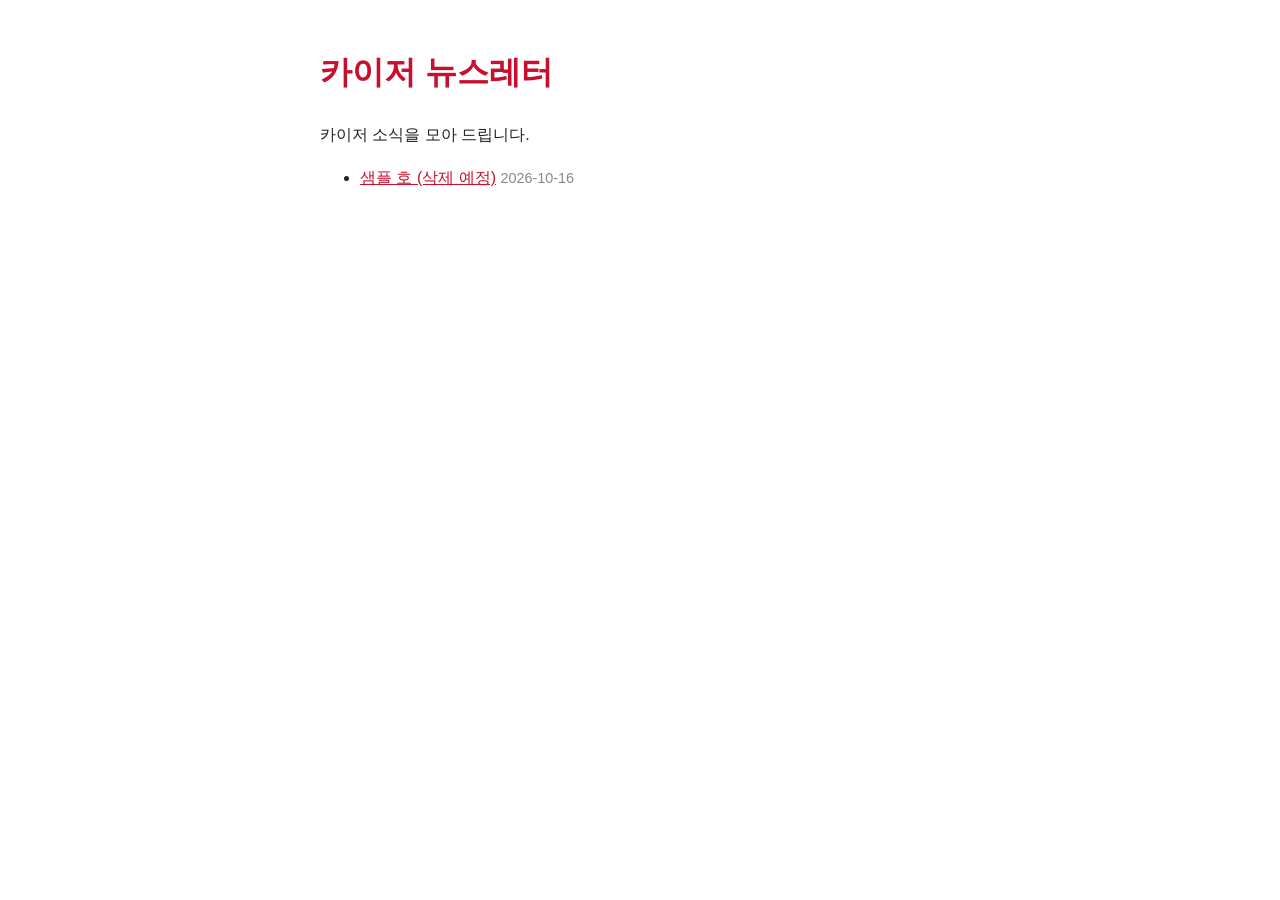
==== index.html @ 59e064c8 "뉴스레터 기본 틀" ====
<!doctype html>
<html lang="ko"><head><meta charset="utf-8"><meta name="viewport" content="width=device-width,initial-scale=1">
<title>카이저 뉴스레터</title>
<style>body{font-family:-apple-system,"Apple SD Gothic Neo",sans-serif;max-width:640px;margin:0 auto;padding:24px 16px;line-height:1.7;color:#222}
h1{color:#c8102e}a{color:#c8102e}li{margin:8px 0}.d{color:#888;font-size:.9em}</style></head>
<body><h1>카이저 뉴스레터</h1><p>카이저 소식을 모아 드립니다.</p>
<ul>
<!-- 새 호는 아래 줄 형식으로 맨 위에 추가 -->
<li><a href="posts/2026-10-sample.html">샘플 호 (삭제 예정)</a> <span class="d">2026-10-16</span></li>
</ul></body></html>
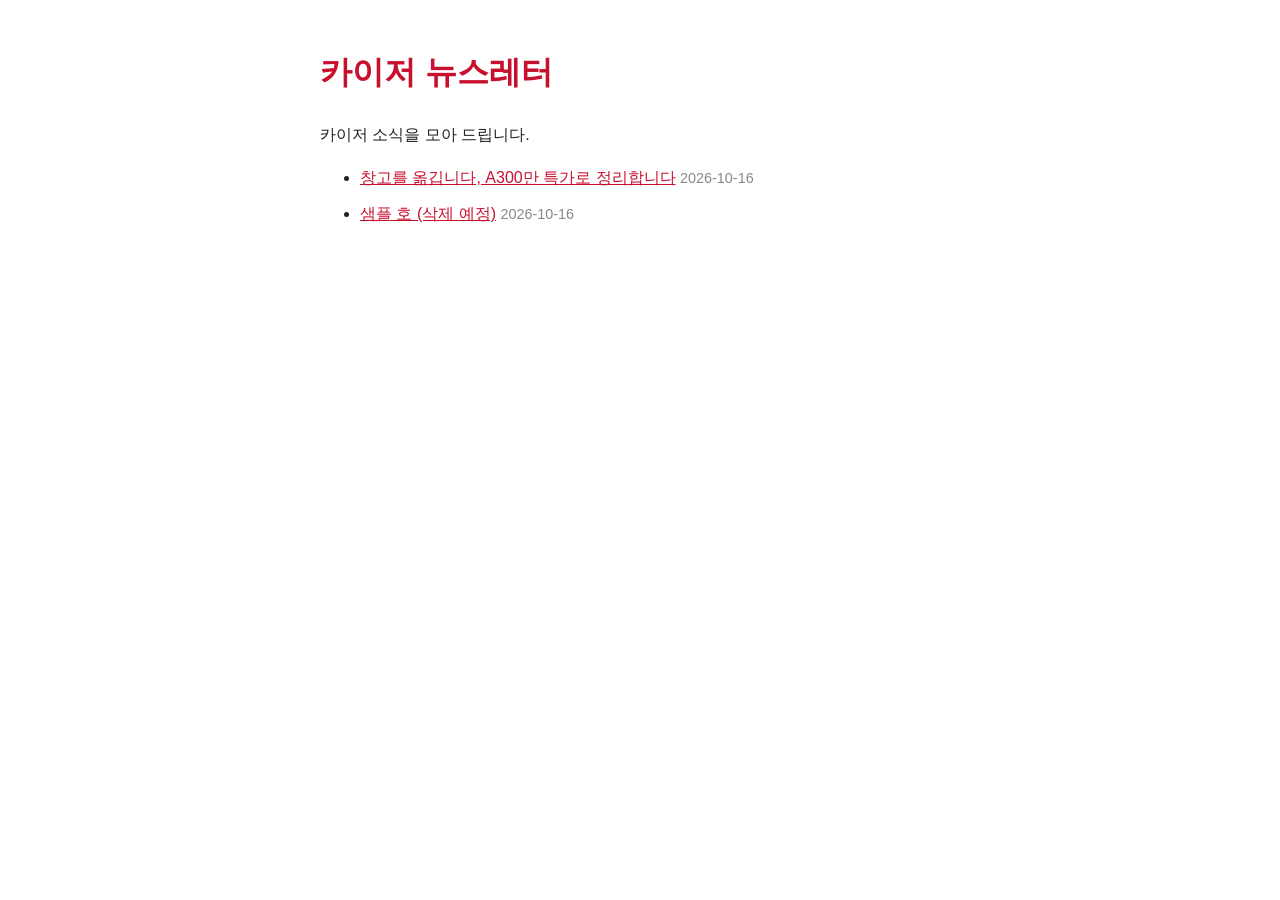
==== commit 6bbe174d: "A300 프로모션 호 추가 및 목록 반영 Co-Authored-By: Claude Sonnet 5.5 <noreply@anthropic.com> Claude-Session: htt" ====
--- a/index.html
+++ b/index.html
@@ -1,10 +1,10 @@
 <!doctype html>
 <html lang="ko"><head><meta charset="utf-8"><meta name="viewport" content="width=device-width,initial-scale=1">
 <title>카이저 뉴스레터</title>
-<style>body{font-family:-apple-system,"Apple SD Gothic Neo",sans-serif;max-width:640px;margin:0 auto;padding:24px 16px;line-height:1.7;color:#222}
-h1{color:#c8102e}a{color:#c8102e}li{margin:8px 0}.d{color:#888;font-size:.9em}</style></head>
+<link rel="stylesheet" href="style.css"></head>
 <body><h1>카이저 뉴스레터</h1><p>카이저 소식을 모아 드립니다.</p>
 <ul>
 <!-- 새 호는 아래 줄 형식으로 맨 위에 추가 -->
+<li><a href="posts/2026-10-a300-promo.html">창고를 옮깁니다, A300만 특가로 정리합니다</a> <span class="d">2026-10-16</span></li>
 <li><a href="posts/2026-10-sample.html">샘플 호 (삭제 예정)</a> <span class="d">2026-10-16</span></li>
 </ul></body></html>
--- a/style.css
+++ b/style.css
@@ -0,0 +1,3 @@
+body{font-family:-apple-system,"Apple SD Gothic Neo",sans-serif;max-width:640px;margin:0 auto;padding:24px 16px;line-height:1.7;color:#222}
+h1{color:#c8102e}a{color:#c8102e}img{max-width:100%}li{margin:8px 0}.d{color:#888;font-size:.9em}
+table{border-collapse:collapse;width:100%;font-size:.9em;margin:12px 0}th,td{border:1px solid #ddd;padding:6px 8px;text-align:left}th{background:#f6f6f6}
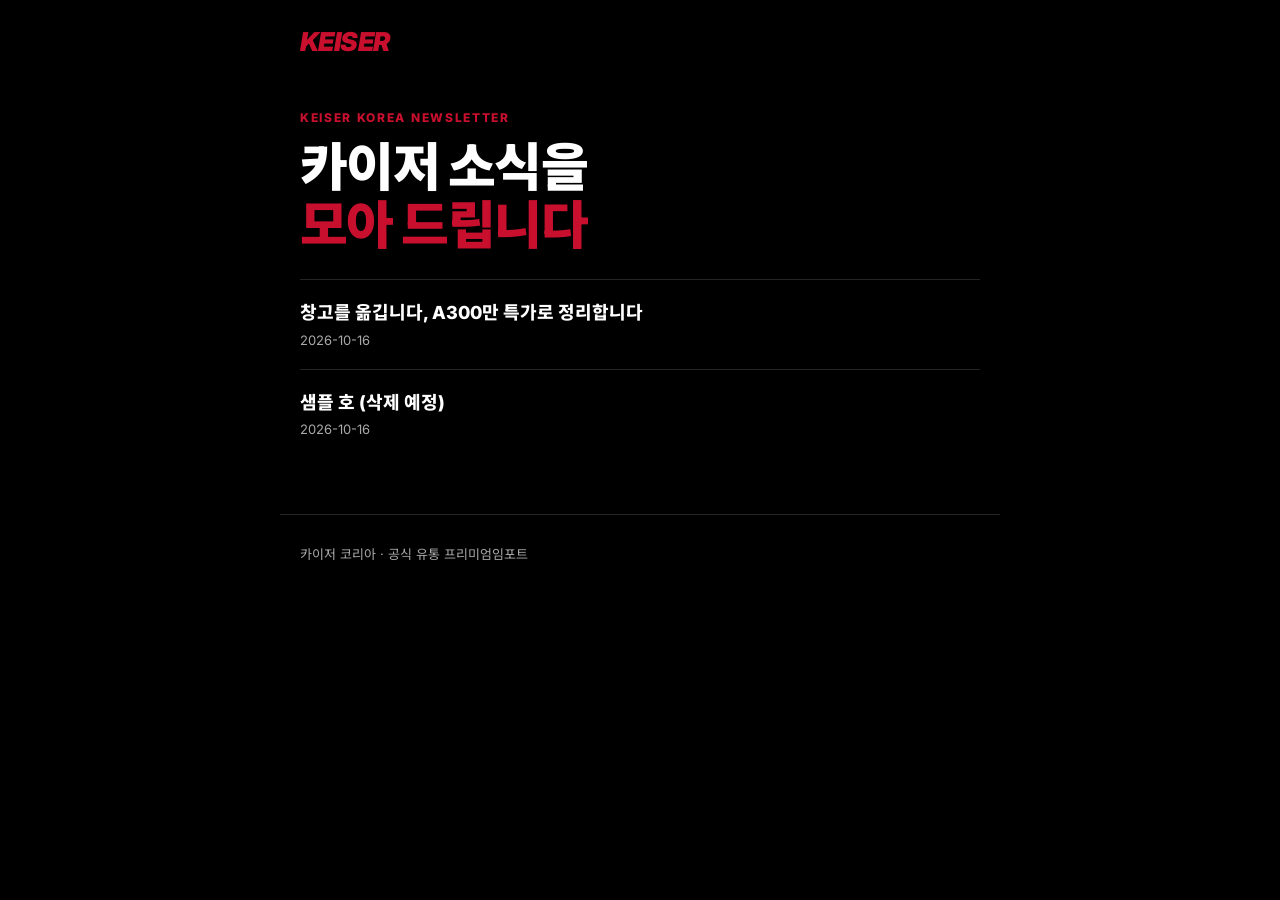
==== commit 7640831d: "A300 호를 카이저 본사 톤으로 재디자인, 제품·프로모션 이미지 추가 Co-Authored-By: Claude Opus 5.5 <noreply@anthropic.com> Clau" ====
--- a/index.html
+++ b/index.html
@@ -1,10 +1,18 @@
 <!doctype html>
-<html lang="ko"><head><meta charset="utf-8"><meta name="viewport" content="width=device-width,initial-scale=1">
+<html lang="ko"><head><meta charset="utf-8"><meta name="viewport" content="width=device-width,initial-scale=1,viewport-fit=cover">
 <title>카이저 뉴스레터</title>
+<link rel="preconnect" href="https://fonts.googleapis.com"><link rel="stylesheet" href="https://fonts.googleapis.com/css2?family=Inter:wght@400;700;800;900&family=Noto+Sans+KR:wght@400;700;900&display=swap">
 <link rel="stylesheet" href="style.css"></head>
-<body><h1>카이저 뉴스레터</h1><p>카이저 소식을 모아 드립니다.</p>
-<ul>
+<body>
+<header class="top"><a class="logo" href="index.html">KEISER</a></header>
+<main class="main">
+<p class="eyebrow">Keiser Korea Newsletter</p>
+<h1 class="hl"><span>카이저 소식을</span><span class="r">모아 드립니다</span></h1>
+<ul class="issues">
 <!-- 새 호는 아래 줄 형식으로 맨 위에 추가 -->
-<li><a href="posts/2026-10-a300-promo.html">창고를 옮깁니다, A300만 특가로 정리합니다</a> <span class="d">2026-10-16</span></li>
-<li><a href="posts/2026-10-sample.html">샘플 호 (삭제 예정)</a> <span class="d">2026-10-16</span></li>
-</ul></body></html>
+<li><a href="posts/2026-10-a300-promo.html">창고를 옮깁니다, A300만 특가로 정리합니다</a><span class="d">2026-10-16</span></li>
+<li><a href="posts/2026-10-sample.html">샘플 호 (삭제 예정)</a><span class="d">2026-10-16</span></li>
+</ul>
+</main>
+<footer class="foot">카이저 코리아 · 공식 유통 프리미엄임포트</footer>
+</body></html>
--- a/style.css
+++ b/style.css
@@ -1,3 +1,50 @@
-body{font-family:-apple-system,"Apple SD Gothic Neo",sans-serif;max-width:640px;margin:0 auto;padding:24px 16px;line-height:1.7;color:#222}
-h1{color:#c8102e}a{color:#c8102e}img{max-width:100%}li{margin:8px 0}.d{color:#888;font-size:.9em}
-table{border-collapse:collapse;width:100%;font-size:.9em;margin:12px 0}th,td{border:1px solid #ddd;padding:6px 8px;text-align:left}th{background:#f6f6f6}
+/* 카이저 본사 톤: 전면 검정, Inter 굵은 대문자 헤드라인(1행 흰색/2행 빨강), 카드 없이 여백으로 구분, 사각 빨강 버튼 */
+:root{--bg:#000;--fg:#fff;--sub:#a9a8a9;--line:#252525;--red:#c8102e;--display:"Inter","Noto Sans KR","Apple SD Gothic Neo",Arial,sans-serif}
+*{box-sizing:border-box}
+body{margin:0;background:var(--bg);color:var(--fg);font-family:var(--display);font-size:16px;line-height:1.7;-webkit-font-smoothing:antialiased}
+a{color:var(--red)}img{max-width:100%;display:block}
+.top,.main,.foot{max-width:720px;margin:0 auto;padding-left:max(20px,env(safe-area-inset-left,0px));padding-right:max(20px,env(safe-area-inset-right,0px))}
+.top{padding-block:20px;display:flex;justify-content:space-between;align-items:center;gap:12px}
+.logo{color:var(--red);font-weight:900;font-style:italic;font-size:26px;letter-spacing:-.02em;text-decoration:none}
+.top .back{color:var(--sub);font-size:13px;text-decoration:none}
+.main{padding-block:24px 56px}
+.eyebrow{color:var(--red);font-size:12px;font-weight:800;letter-spacing:.14em;text-transform:uppercase;margin:0 0 10px}
+.hl{font-weight:900;font-size:clamp(30px,7.5vw,52px);line-height:1.12;letter-spacing:-.03em;text-transform:uppercase;margin:0 0 18px;text-wrap:balance}
+.hl span{display:block}.hl .r{color:var(--red)}
+.lead{font-weight:700;font-size:19px;margin:0 0 6px}
+.desc{color:var(--sub);font-weight:400;margin:0}
+.btn{display:inline-block;background:var(--red);color:#fff;font-weight:800;font-size:15px;letter-spacing:.06em;text-transform:uppercase;padding:14px 28px;text-decoration:none;border-radius:0}
+.btn.ghost{background:transparent;border:2px solid var(--fg);color:var(--fg)}
+.btns{display:flex;flex-wrap:wrap;gap:12px;margin-top:28px}
+.sec{border-top:1px solid var(--line);margin-top:48px;padding-top:32px}
+.sec h2{font-weight:900;font-size:24px;letter-spacing:-.02em;margin:0 0 16px;text-transform:uppercase}
+.sec p{margin:0 0 12px}
+.list{list-style:none;padding:0;margin:0;display:grid;gap:14px}
+.list li{display:grid;grid-template-columns:3.2em 1fr;gap:12px;align-items:baseline}
+.list b{color:var(--red);font-weight:900}
+.nums{display:grid;grid-template-columns:repeat(2,minmax(0,1fr));gap:28px 20px;margin:8px 0 24px}
+.nums .n{display:block;font-weight:900;font-size:clamp(34px,9vw,48px);line-height:1;letter-spacing:-.03em;font-variant-numeric:tabular-nums}
+.nums .n em{font-style:normal;color:var(--red);font-size:.5em;margin-left:2px}
+.nums small{color:var(--sub);font-size:14px}
+.facts{color:var(--sub);padding-left:18px;margin:0}.facts li{margin:6px 0}.facts b{color:var(--fg)}
+.tw{overflow-x:auto}table{border-collapse:collapse;width:100%;font-size:14px;font-variant-numeric:tabular-nums}
+th,td{border-bottom:1px solid var(--line);padding:10px 8px;text-align:left;white-space:nowrap}th{color:var(--sub);font-weight:700;font-size:12px;letter-spacing:.08em;text-transform:uppercase}
+.steps{list-style:none;padding:0;margin:0;display:grid;grid-template-columns:repeat(3,minmax(0,1fr));gap:12px}
+.steps li{border-top:3px solid var(--red);padding-top:10px;font-weight:800}.steps span{display:block;color:var(--sub);font-size:12px;letter-spacing:.1em}
+.note{color:var(--sub);font-size:14px}
+.foot{border-top:1px solid var(--line);padding-block:28px 40px;color:var(--sub);font-size:13px}
+.foot .logo{font-size:20px;display:inline-block;margin-bottom:8px}
+.issues{list-style:none;padding:0;margin:24px 0 0}.issues li{border-top:1px solid var(--line);padding:18px 0}
+.issues a{color:var(--fg);font-weight:800;font-size:18px;text-decoration:none}.issues .d{display:block;color:var(--sub);font-size:13px}
+a:focus-visible{outline:3px solid var(--fg);outline-offset:3px}
+.split{display:grid;grid-template-columns:minmax(0,1fr) minmax(0,1fr);gap:28px;align-items:center}
+.split.rev .ph{order:2}
+.ph{background:#f2f2f2;aspect-ratio:1/1;display:flex;align-items:center;justify-content:center;overflow:hidden;max-width:100%}
+.ph img{width:100%;height:100%;object-fit:contain}
+.hero-img{margin:28px 0 0;max-width:420px}
+.kicker{font-weight:900;font-size:40px;line-height:1;letter-spacing:-.03em;display:block;margin-bottom:8px;font-variant-numeric:tabular-nums}
+.kicker em{font-style:normal;color:var(--red);font-size:.5em;margin-left:2px}
+.split h3{font-weight:900;font-size:20px;margin:0 0 8px;text-transform:uppercase;letter-spacing:-.01em}
+.split p{color:var(--sub);margin:0}
+.stack{display:grid;gap:40px}
+@media(max-width:560px){.split{grid-template-columns:1fr;gap:16px}.split.rev .ph{order:0}}
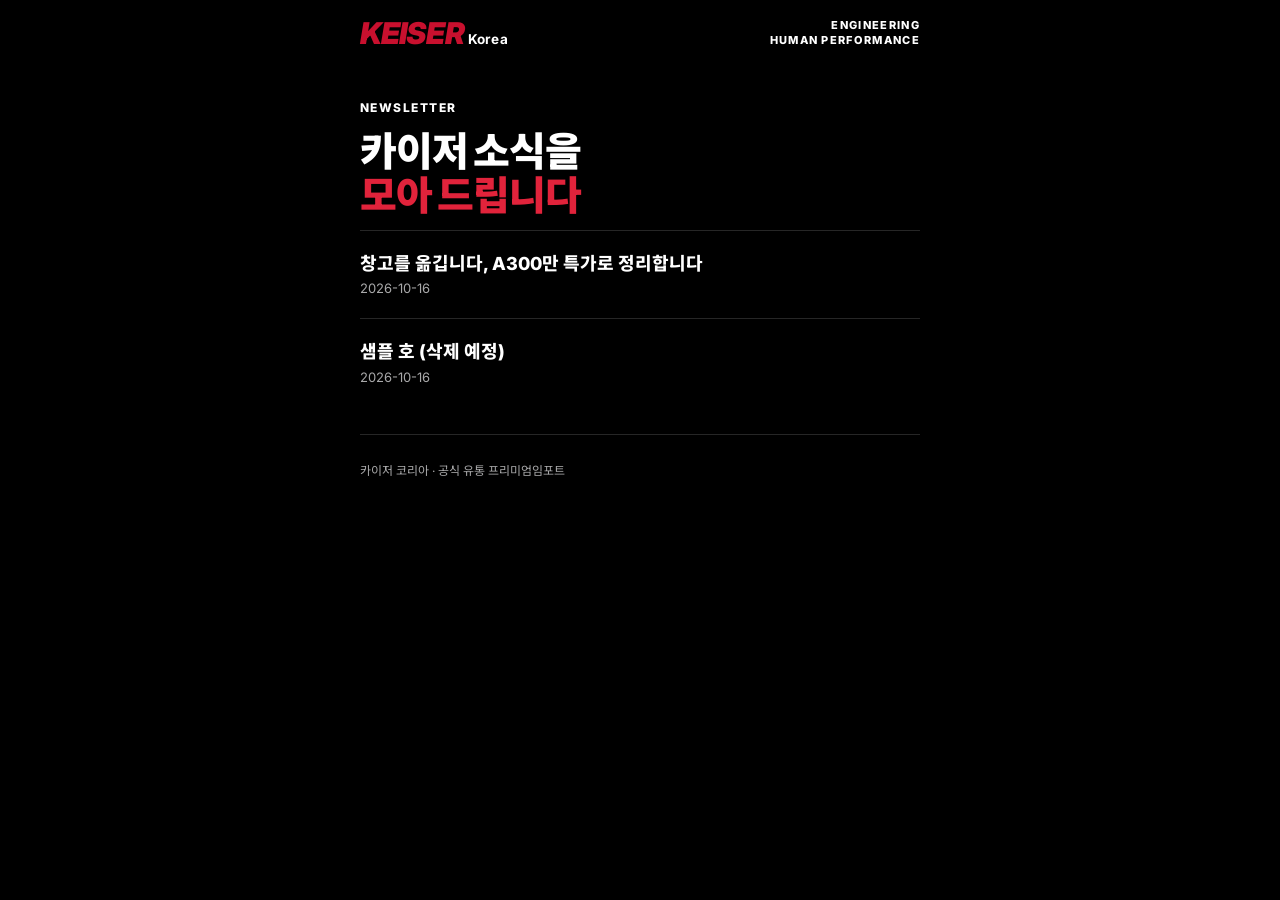
==== commit bf81d7a8: "A300 호를 본사 뉴스레터 구성(600px 1단·흑백 메인 사진·꼭지형)으로 재구성 Co-Authored-By: Claude Opus 5.5 <noreply@anthropic.c" ====
--- a/index.html
+++ b/index.html
@@ -4,15 +4,17 @@
 <link rel="preconnect" href="https://fonts.googleapis.com"><link rel="stylesheet" href="https://fonts.googleapis.com/css2?family=Inter:wght@400;700;800;900&family=Noto+Sans+KR:wght@400;700;900&display=swap">
 <link rel="stylesheet" href="style.css"></head>
 <body>
-<header class="top"><a class="logo" href="index.html">KEISER</a></header>
-<main class="main">
-<p class="eyebrow">Keiser Korea Newsletter</p>
-<h1 class="hl"><span>카이저 소식을</span><span class="r">모아 드립니다</span></h1>
+<div class="wrap">
+<header class="head"><a class="logo" href="index.html">KEISER<small>Korea</small></a><div class="tagline">Engineering<br>Human Performance</div></header>
+<section class="blk">
+<p class="eb">Newsletter</p>
+<p class="big">카이저 소식을<br><span class="r">모아 드립니다</span></p>
 <ul class="issues">
 <!-- 새 호는 아래 줄 형식으로 맨 위에 추가 -->
 <li><a href="posts/2026-10-a300-promo.html">창고를 옮깁니다, A300만 특가로 정리합니다</a><span class="d">2026-10-16</span></li>
 <li><a href="posts/2026-10-sample.html">샘플 호 (삭제 예정)</a><span class="d">2026-10-16</span></li>
 </ul>
-</main>
+</section>
 <footer class="foot">카이저 코리아 · 공식 유통 프리미엄임포트</footer>
+</div>
 </body></html>
--- a/style.css
+++ b/style.css
@@ -1,50 +1,48 @@
-/* 카이저 본사 톤: 전면 검정, Inter 굵은 대문자 헤드라인(1행 흰색/2행 빨강), 카드 없이 여백으로 구분, 사각 빨강 버튼 */
-:root{--bg:#000;--fg:#fff;--sub:#a9a8a9;--line:#252525;--red:#c8102e;--display:"Inter","Noto Sans KR","Apple SD Gothic Neo",Arial,sans-serif}
+/* 카이저 본사 뉴스레터 톤: 600px 1단, 위부터 끝까지 검정, Inter 하나, 꼭지마다 짧은 본문 + 빨간 링크/사각 버튼, 둥근 모서리·그림자 없음 */
+:root{--bg:#000;--fg:#fff;--sub:#a8a8a9;--line:#262626;--red:#c8102e;--link:#e1233b;--ph:#f2f2f2;--font:"Inter","Noto Sans KR","Apple SD Gothic Neo",Arial,sans-serif}
 *{box-sizing:border-box}
-body{margin:0;background:var(--bg);color:var(--fg);font-family:var(--display);font-size:16px;line-height:1.7;-webkit-font-smoothing:antialiased}
-a{color:var(--red)}img{max-width:100%;display:block}
-.top,.main,.foot{max-width:720px;margin:0 auto;padding-left:max(20px,env(safe-area-inset-left,0px));padding-right:max(20px,env(safe-area-inset-right,0px))}
-.top{padding-block:20px;display:flex;justify-content:space-between;align-items:center;gap:12px}
-.logo{color:var(--red);font-weight:900;font-style:italic;font-size:26px;letter-spacing:-.02em;text-decoration:none}
-.top .back{color:var(--sub);font-size:13px;text-decoration:none}
-.main{padding-block:24px 56px}
-.eyebrow{color:var(--red);font-size:12px;font-weight:800;letter-spacing:.14em;text-transform:uppercase;margin:0 0 10px}
-.hl{font-weight:900;font-size:clamp(30px,7.5vw,52px);line-height:1.12;letter-spacing:-.03em;text-transform:uppercase;margin:0 0 18px;text-wrap:balance}
-.hl span{display:block}.hl .r{color:var(--red)}
-.lead{font-weight:700;font-size:19px;margin:0 0 6px}
-.desc{color:var(--sub);font-weight:400;margin:0}
-.btn{display:inline-block;background:var(--red);color:#fff;font-weight:800;font-size:15px;letter-spacing:.06em;text-transform:uppercase;padding:14px 28px;text-decoration:none;border-radius:0}
-.btn.ghost{background:transparent;border:2px solid var(--fg);color:var(--fg)}
-.btns{display:flex;flex-wrap:wrap;gap:12px;margin-top:28px}
-.sec{border-top:1px solid var(--line);margin-top:48px;padding-top:32px}
-.sec h2{font-weight:900;font-size:24px;letter-spacing:-.02em;margin:0 0 16px;text-transform:uppercase}
-.sec p{margin:0 0 12px}
-.list{list-style:none;padding:0;margin:0;display:grid;gap:14px}
-.list li{display:grid;grid-template-columns:3.2em 1fr;gap:12px;align-items:baseline}
-.list b{color:var(--red);font-weight:900}
-.nums{display:grid;grid-template-columns:repeat(2,minmax(0,1fr));gap:28px 20px;margin:8px 0 24px}
-.nums .n{display:block;font-weight:900;font-size:clamp(34px,9vw,48px);line-height:1;letter-spacing:-.03em;font-variant-numeric:tabular-nums}
-.nums .n em{font-style:normal;color:var(--red);font-size:.5em;margin-left:2px}
-.nums small{color:var(--sub);font-size:14px}
-.facts{color:var(--sub);padding-left:18px;margin:0}.facts li{margin:6px 0}.facts b{color:var(--fg)}
-.tw{overflow-x:auto}table{border-collapse:collapse;width:100%;font-size:14px;font-variant-numeric:tabular-nums}
-th,td{border-bottom:1px solid var(--line);padding:10px 8px;text-align:left;white-space:nowrap}th{color:var(--sub);font-weight:700;font-size:12px;letter-spacing:.08em;text-transform:uppercase}
-.steps{list-style:none;padding:0;margin:0;display:grid;grid-template-columns:repeat(3,minmax(0,1fr));gap:12px}
-.steps li{border-top:3px solid var(--red);padding-top:10px;font-weight:800}.steps span{display:block;color:var(--sub);font-size:12px;letter-spacing:.1em}
-.note{color:var(--sub);font-size:14px}
-.foot{border-top:1px solid var(--line);padding-block:28px 40px;color:var(--sub);font-size:13px}
-.foot .logo{font-size:20px;display:inline-block;margin-bottom:8px}
-.issues{list-style:none;padding:0;margin:24px 0 0}.issues li{border-top:1px solid var(--line);padding:18px 0}
+body{margin:0;background:var(--bg);color:var(--fg);font-family:var(--font);font-size:15px;line-height:1.65;-webkit-font-smoothing:antialiased}
+a{color:var(--link)}img{max-width:100%;display:block}
+.wrap{max-width:600px;margin:0 auto;padding-left:max(20px,env(safe-area-inset-left,0px));padding-right:max(20px,env(safe-area-inset-right,0px))}
+.pre{color:var(--sub);font-size:11px;text-align:center;padding-block:10px}
+.pre a{color:var(--sub)}
+.head{display:flex;align-items:center;justify-content:space-between;gap:12px;padding-block:18px 22px}
+.logo{color:var(--red);font-weight:900;font-style:italic;font-size:30px;letter-spacing:-.03em;text-decoration:none;line-height:1}
+.logo small{font-size:.45em;font-style:normal;color:var(--fg);letter-spacing:.02em;margin-left:4px;font-weight:700}
+.tagline{color:var(--fg);font-size:11px;font-weight:800;letter-spacing:.12em;text-transform:uppercase;line-height:1.35;text-align:right}
+.full{margin-left:calc(-1*max(20px,env(safe-area-inset-left,0px)));margin-right:calc(-1*max(20px,env(safe-area-inset-right,0px)))}
+.full img{width:100%}
+.blk{padding-block:28px;border-bottom:1px solid var(--line)}
+.blk:last-of-type{border-bottom:0}
+.eb{font-size:12px;font-weight:800;letter-spacing:.12em;text-transform:uppercase;color:var(--fg);margin:0 0 8px}
+.eb.g{color:var(--sub)}
+.t-red{color:var(--link);font-weight:900;font-size:26px;line-height:1.25;letter-spacing:-.02em;margin:0 0 12px;text-wrap:balance}
+.t-up{font-weight:900;font-size:22px;line-height:1.2;letter-spacing:-.01em;text-transform:uppercase;margin:0 0 12px;text-wrap:balance}
+.blk p{margin:0 0 12px}.blk p b{color:var(--fg)}
+.more{color:var(--link);font-weight:800;font-size:13px;letter-spacing:.08em;text-transform:uppercase;text-decoration:none}
+.btn{display:inline-block;background:var(--link);color:#fff;font-weight:800;font-size:14px;letter-spacing:.08em;text-transform:uppercase;padding:13px 26px;text-decoration:none;margin-top:6px}
+.two{display:grid;grid-template-columns:minmax(0,1.1fr) minmax(0,1fr);gap:22px;align-items:center}
+.ph{background:var(--ph);aspect-ratio:4/3;overflow:hidden}.ph img{width:100%;height:100%;object-fit:contain}
+.list{margin:0 0 12px;padding-left:18px}.list li{margin:4px 0}
+.icon{display:grid;grid-template-columns:56px minmax(0,1fr);gap:16px;align-items:start}
+.icon svg{width:56px;height:56px;stroke:var(--fg);fill:none;stroke-width:1.6}
+.nums{display:grid;grid-template-columns:repeat(4,minmax(0,1fr));gap:10px;margin:18px 0 0;text-align:center}
+.nums b{display:block;font-size:24px;font-weight:900;letter-spacing:-.02em;font-variant-numeric:tabular-nums;line-height:1.1}
+.nums span{color:var(--sub);font-size:11px;line-height:1.3;display:block;margin-top:4px}
+.bar{display:flex;align-items:center;justify-content:space-between;gap:14px;flex-wrap:wrap;padding-block:16px;border-bottom:1px solid var(--line)}
+.bar strong{font-weight:900;text-transform:uppercase;font-size:14px;letter-spacing:.04em}
+.big{font-weight:900;font-size:clamp(30px,8vw,40px);line-height:1.1;letter-spacing:-.03em;margin:0 0 10px}
+.big .r{color:var(--link)}
+.made{display:flex;gap:12px;align-items:center;padding-block:22px;border-bottom:1px solid var(--line)}
+.made p{margin:0;font-size:12px;font-weight:800;letter-spacing:.08em;text-transform:uppercase;line-height:1.4}
+.made p span{display:block;color:var(--sub);font-weight:400;letter-spacing:0;text-transform:none}
+.tw{overflow-x:auto;margin:6px 0 12px}table{border-collapse:collapse;width:100%;font-size:13px;font-variant-numeric:tabular-nums}
+th,td{border-bottom:1px solid var(--line);padding:8px 6px;text-align:left;white-space:nowrap}th{color:var(--sub);font-weight:700;font-size:11px;letter-spacing:.08em;text-transform:uppercase}
+.note{color:var(--sub);font-size:13px}
+.promo{max-width:420px;margin:18px auto 0}
+.foot{padding-block:26px 40px;color:var(--sub);font-size:12px;border-top:1px solid var(--line)}
+.foot .logo{font-size:22px;display:inline-block;margin-bottom:6px}
+.issues{list-style:none;padding:0;margin:8px 0 0}.issues li{border-top:1px solid var(--line);padding:18px 0}
 .issues a{color:var(--fg);font-weight:800;font-size:18px;text-decoration:none}.issues .d{display:block;color:var(--sub);font-size:13px}
 a:focus-visible{outline:3px solid var(--fg);outline-offset:3px}
-.split{display:grid;grid-template-columns:minmax(0,1fr) minmax(0,1fr);gap:28px;align-items:center}
-.split.rev .ph{order:2}
-.ph{background:#f2f2f2;aspect-ratio:1/1;display:flex;align-items:center;justify-content:center;overflow:hidden;max-width:100%}
-.ph img{width:100%;height:100%;object-fit:contain}
-.hero-img{margin:28px 0 0;max-width:420px}
-.kicker{font-weight:900;font-size:40px;line-height:1;letter-spacing:-.03em;display:block;margin-bottom:8px;font-variant-numeric:tabular-nums}
-.kicker em{font-style:normal;color:var(--red);font-size:.5em;margin-left:2px}
-.split h3{font-weight:900;font-size:20px;margin:0 0 8px;text-transform:uppercase;letter-spacing:-.01em}
-.split p{color:var(--sub);margin:0}
-.stack{display:grid;gap:40px}
-@media(max-width:560px){.split{grid-template-columns:1fr;gap:16px}.split.rev .ph{order:0}}
+@media(max-width:520px){.two{grid-template-columns:1fr}.nums{grid-template-columns:repeat(2,minmax(0,1fr));gap:16px}.tagline{font-size:9px}}
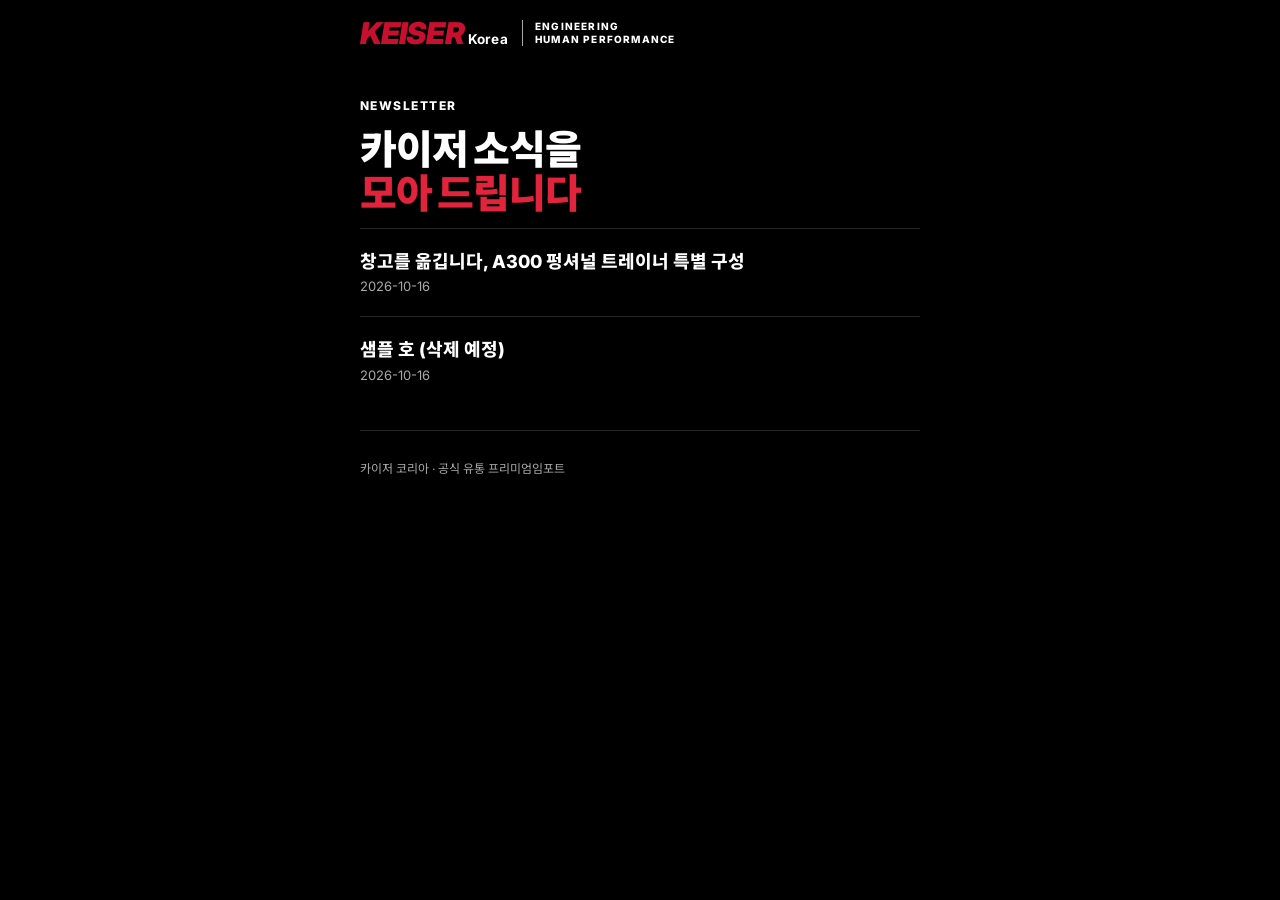
==== commit a427b1ec: "A300 호: 헤드라인을 'A300 펑셔널 트레이너 특별 구성'으로 변경, 본사 톤 점검 사항 반영 Co-Authored-By: Claude Opus 5.5 <noreply@ant" ====
--- a/index.html
+++ b/index.html
@@ -11,7 +11,7 @@
 <p class="big">카이저 소식을<br><span class="r">모아 드립니다</span></p>
 <ul class="issues">
 <!-- 새 호는 아래 줄 형식으로 맨 위에 추가 -->
-<li><a href="posts/2026-10-a300-promo.html">창고를 옮깁니다, A300만 특가로 정리합니다</a><span class="d">2026-10-16</span></li>
+<li><a href="posts/2026-10-a300-promo.html">창고를 옮깁니다, A300 펑셔널 트레이너 특별 구성</a><span class="d">2026-10-16</span></li>
 <li><a href="posts/2026-10-sample.html">샘플 호 (삭제 예정)</a><span class="d">2026-10-16</span></li>
 </ul>
 </section>
--- a/style.css
+++ b/style.css
@@ -1,19 +1,19 @@
 /* 카이저 본사 뉴스레터 톤: 600px 1단, 위부터 끝까지 검정, Inter 하나, 꼭지마다 짧은 본문 + 빨간 링크/사각 버튼, 둥근 모서리·그림자 없음 */
 :root{--bg:#000;--fg:#fff;--sub:#a8a8a9;--line:#262626;--red:#c8102e;--link:#e1233b;--ph:#f2f2f2;--font:"Inter","Noto Sans KR","Apple SD Gothic Neo",Arial,sans-serif}
 *{box-sizing:border-box}
-body{margin:0;background:var(--bg);color:var(--fg);font-family:var(--font);font-size:15px;line-height:1.65;-webkit-font-smoothing:antialiased}
+body{margin:0;word-break:keep-all;overflow-wrap:break-word;background:var(--bg);color:var(--fg);font-family:var(--font);font-size:15px;line-height:1.65;-webkit-font-smoothing:antialiased}
 a{color:var(--link)}img{max-width:100%;display:block}
 .wrap{max-width:600px;margin:0 auto;padding-left:max(20px,env(safe-area-inset-left,0px));padding-right:max(20px,env(safe-area-inset-right,0px))}
 .pre{color:var(--sub);font-size:11px;text-align:center;padding-block:10px}
 .pre a{color:var(--sub)}
-.head{display:flex;align-items:center;justify-content:space-between;gap:12px;padding-block:18px 22px}
+.head{display:flex;align-items:center;gap:14px;padding-block:18px 22px}
 .logo{color:var(--red);font-weight:900;font-style:italic;font-size:30px;letter-spacing:-.03em;text-decoration:none;line-height:1}
 .logo small{font-size:.45em;font-style:normal;color:var(--fg);letter-spacing:.02em;margin-left:4px;font-weight:700}
-.tagline{color:var(--fg);font-size:11px;font-weight:800;letter-spacing:.12em;text-transform:uppercase;line-height:1.35;text-align:right}
+.tagline{color:var(--fg);font-size:10px;font-weight:800;letter-spacing:.12em;text-transform:uppercase;line-height:1.3;border-left:1px solid var(--sub);padding-left:12px}
 .full{margin-left:calc(-1*max(20px,env(safe-area-inset-left,0px)));margin-right:calc(-1*max(20px,env(safe-area-inset-right,0px)))}
 .full img{width:100%}
-.blk{padding-block:28px;border-bottom:1px solid var(--line)}
-.blk:last-of-type{border-bottom:0}
+.blk{padding-block:26px}
+.blk+.blk{margin-top:24px}
 .eb{font-size:12px;font-weight:800;letter-spacing:.12em;text-transform:uppercase;color:var(--fg);margin:0 0 8px}
 .eb.g{color:var(--sub)}
 .t-red{color:var(--link);font-weight:900;font-size:26px;line-height:1.25;letter-spacing:-.02em;margin:0 0 12px;text-wrap:balance}
@@ -22,25 +22,28 @@
 .more{color:var(--link);font-weight:800;font-size:13px;letter-spacing:.08em;text-transform:uppercase;text-decoration:none}
 .btn{display:inline-block;background:var(--link);color:#fff;font-weight:800;font-size:14px;letter-spacing:.08em;text-transform:uppercase;padding:13px 26px;text-decoration:none;margin-top:6px}
 .two{display:grid;grid-template-columns:minmax(0,1.1fr) minmax(0,1fr);gap:22px;align-items:center}
-.ph{background:var(--ph);aspect-ratio:4/3;overflow:hidden}.ph img{width:100%;height:100%;object-fit:contain}
+.ph{background:#111;aspect-ratio:4/3;overflow:hidden}.ph img{width:100%;height:100%;object-fit:contain}
 .list{margin:0 0 12px;padding-left:18px}.list li{margin:4px 0}
 .icon{display:grid;grid-template-columns:56px minmax(0,1fr);gap:16px;align-items:start}
 .icon svg{width:56px;height:56px;stroke:var(--fg);fill:none;stroke-width:1.6}
 .nums{display:grid;grid-template-columns:repeat(4,minmax(0,1fr));gap:10px;margin:18px 0 0;text-align:center}
 .nums b{display:block;font-size:24px;font-weight:900;letter-spacing:-.02em;font-variant-numeric:tabular-nums;line-height:1.1}
 .nums span{color:var(--sub);font-size:11px;line-height:1.3;display:block;margin-top:4px}
-.bar{display:flex;align-items:center;justify-content:space-between;gap:14px;flex-wrap:wrap;padding-block:16px;border-bottom:1px solid var(--line)}
+.bar{display:flex;align-items:center;justify-content:space-between;gap:14px;flex-wrap:wrap;padding-block:14px}
+.bars{margin-top:24px;display:grid;gap:2px}.bars .bar{background:#111;padding-left:16px;padding-right:16px}
 .bar strong{font-weight:900;text-transform:uppercase;font-size:14px;letter-spacing:.04em}
 .big{font-weight:900;font-size:clamp(30px,8vw,40px);line-height:1.1;letter-spacing:-.03em;margin:0 0 10px}
 .big .r{color:var(--link)}
-.made{display:flex;gap:12px;align-items:center;padding-block:22px;border-bottom:1px solid var(--line)}
+.made{display:flex;gap:12px;align-items:center;padding-block:28px}
 .made p{margin:0;font-size:12px;font-weight:800;letter-spacing:.08em;text-transform:uppercase;line-height:1.4}
 .made p span{display:block;color:var(--sub);font-weight:400;letter-spacing:0;text-transform:none}
 .tw{overflow-x:auto;margin:6px 0 12px}table{border-collapse:collapse;width:100%;font-size:13px;font-variant-numeric:tabular-nums}
 th,td{border-bottom:1px solid var(--line);padding:8px 6px;text-align:left;white-space:nowrap}th{color:var(--sub);font-weight:700;font-size:11px;letter-spacing:.08em;text-transform:uppercase}
 .note{color:var(--sub);font-size:13px}
-.promo{max-width:420px;margin:18px auto 0}
-.foot{padding-block:26px 40px;color:var(--sub);font-size:12px;border-top:1px solid var(--line)}
+.promo{max-width:360px;margin:0 auto 22px}
+.kr{letter-spacing:0;text-transform:none}
+.sns{display:flex;flex-wrap:wrap;gap:8px 18px;margin:10px 0 18px}.sns a{color:var(--fg);font-weight:700;font-size:13px;text-decoration:none}
+.foot{padding-block:28px 44px;color:var(--sub);font-size:12px;border-top:1px solid var(--line)}
 .foot .logo{font-size:22px;display:inline-block;margin-bottom:6px}
 .issues{list-style:none;padding:0;margin:8px 0 0}.issues li{border-top:1px solid var(--line);padding:18px 0}
 .issues a{color:var(--fg);font-weight:800;font-size:18px;text-decoration:none}.issues .d{display:block;color:var(--sub);font-size:13px}
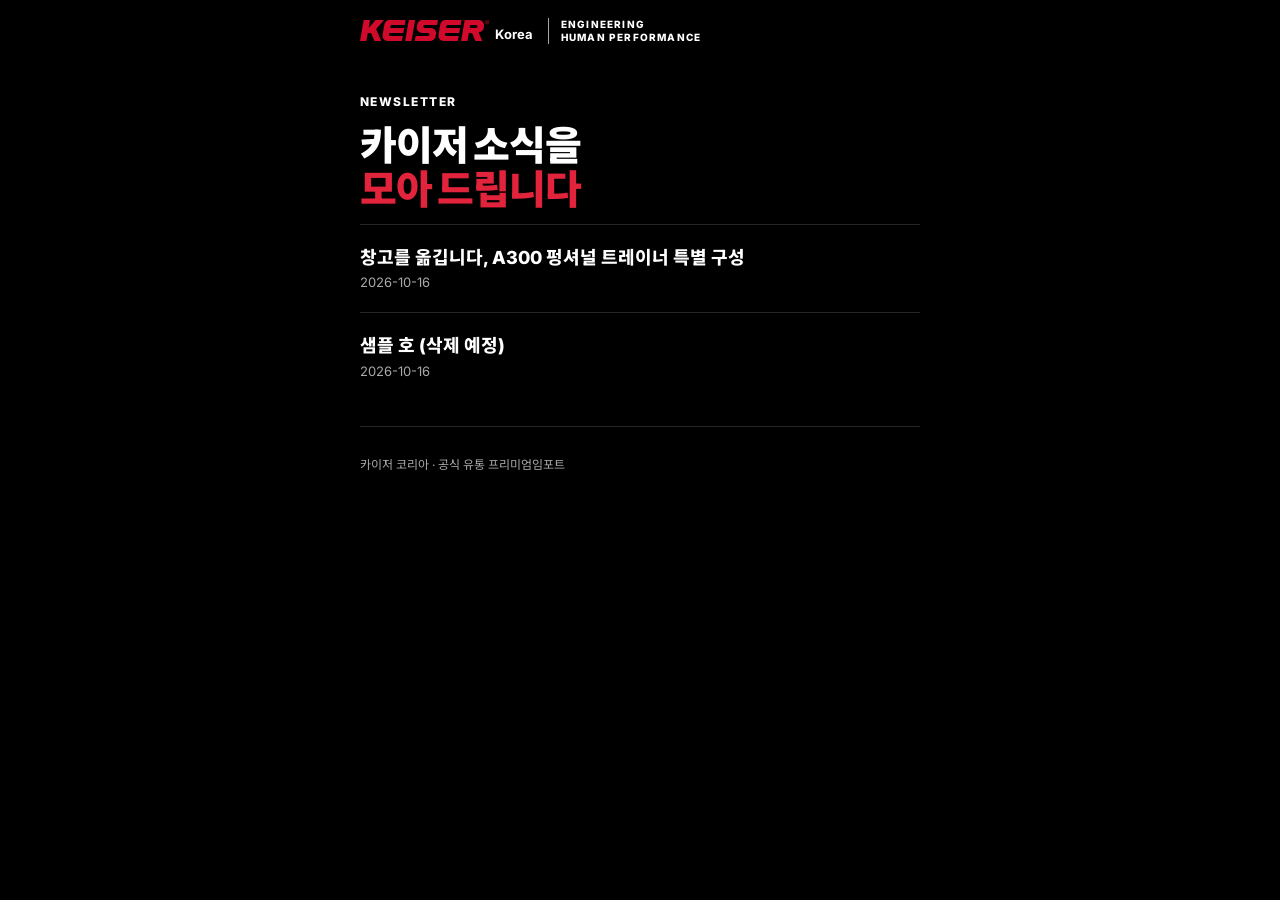
==== commit 6794742c: "A300 호: 공식 자료·매뉴얼 기준으로 사실 보강, 공식 KEISER 로고 적용, 디자인 정리 Co-Authored-By: Claude Opus 5.5 <noreply@anthr" ====
--- a/index.html
+++ b/index.html
@@ -5,7 +5,7 @@
 <link rel="stylesheet" href="style.css"></head>
 <body>
 <div class="wrap">
-<header class="head"><a class="logo" href="index.html">KEISER<small>Korea</small></a><div class="tagline">Engineering<br>Human Performance</div></header>
+<header class="head"><a class="logo" href="index.html"><svg class="mark" xmlns="http://www.w3.org/2000/svg" viewBox="0 0 100 17" role="img" aria-label="KEISER"><g fill="#d10a2c" fill-rule="evenodd"><path d="M0 16.17L2.85.002h4.926L6.693 6.146l5.44-6.144h6.478L12.459 6.95l3.958 9.22h-5.278s-2.138-4.985-2.344-5.459a1.135 1.135 0 0 0-1.04-.685H6.008L4.925 16.17H0zM35.225.002H22.857c-2.046 0-3.656 1.497-3.981 3.34-.325 1.843-.877 4.964-1.425 8.084-.462 2.629 1.459 4.743 3.980 4.743h10.944l.684-3.88h-9.487c-.934 0-1.194-.878-1.114-1.328l.165-.935h10.835l.684-3.88H23.307s.158-.717.234-1.329c.076-.611.684-.935 1.114-.935h9.886l.684-3.88zM42.646.002h-4.925L34.87 16.169h4.925L42.646.002zM60.311.002H48.27c-2.452 0-3.75 2.035-3.98 3.34l-.342 1.94c-.525 2.973 2.067 4.744 3.98 4.744h4.67c.995 0 1.132 1.132 1.132 1.132s-.1 1.131-1.132 1.131H43.04l-.684 3.88h12.041c2.641 0 3.778-2.195 3.98-3.34.202-1.144-.181 1.16.342-1.940.524-3.099-2.028-4.743-3.980-4.743h-4.67c-1.042 0-1.131-1.132-1.131-1.132s.048-1.132 1.131-1.132h9.558l.684-3.88zM78.429.002H66.06c-2.045 0-3.655 1.497-3.98 3.34-.325 1.843-.877 4.964-1.426 8.084-.462 2.629 1.459 4.743 3.981 4.743h10.943l.685-3.88h-9.487c-.934 0-1.194-.878-1.114-1.328l.164-.935h10.836l.684-3.88H66.511s.157-.717.234-1.329c.076-.611.683-.935 1.115-.935h9.885l.684-3.88zM89.733 6.146h-4.96l.399-2.264h4.561s1.174.077 1.132 1.132c-.044 1.101-1.132 1.132-1.132 1.132M91.874.002H80.931L78.080 16.17h4.925l1.084-6.144h1.746c.521 0 .893.343 1.040.685l2.344 5.459h5.278l-2.870-6.685c1.151.04 3.588-.851 3.981-3.340.181-.997.199-1.087.247-1.400.251-1.639-.752-4.744-3.981-4.744M98.153 2.930a1.316 1.316 0 0 1-1.306-1.325c0-.732.585-1.326 1.306-1.326.722 0 1.307.594 1.307 1.326 0 .732-.585 1.326-1.307 1.326m0-2.931a1.605 1.605 0 1 0 0 3.210 1.605 1.605 0 0 0 0-3.210"/><path d="M98.156 1.490h-.418v-.5h.466s.316-.014.295.245c-.022.276-.343.255-.343.255zm.435.450s-.107-.170-.175-.223a.552.552 0 0 0-.111-.067s.415-.015.415-.420c0-.384-.309-.421-.524-.421h-.679v1.563h.221V1.670h.295c.103 0 .227.134.367.370l.195.330h.253l-.257-.430z"/></g></svg><small>Korea</small></a><div class="tagline">Engineering<br>Human Performance</div></header>
 <section class="blk">
 <p class="eb">Newsletter</p>
 <p class="big">카이저 소식을<br><span class="r">모아 드립니다</span></p>
--- a/style.css
+++ b/style.css
@@ -16,7 +16,7 @@
 .blk+.blk{margin-top:24px}
 .eb{font-size:12px;font-weight:800;letter-spacing:.12em;text-transform:uppercase;color:var(--fg);margin:0 0 8px}
 .eb.g{color:var(--sub)}
-.t-red{color:var(--link);font-weight:900;font-size:26px;line-height:1.25;letter-spacing:-.02em;margin:0 0 12px;text-wrap:balance}
+.t-red{color:var(--link);font-weight:900;font-size:clamp(26px,6.4vw,32px);line-height:1.22;letter-spacing:-.02em;margin:0 0 12px;text-wrap:balance}
 .t-up{font-weight:900;font-size:22px;line-height:1.2;letter-spacing:-.01em;text-transform:uppercase;margin:0 0 12px;text-wrap:balance}
 .blk p{margin:0 0 12px}.blk p b{color:var(--fg)}
 .more{color:var(--link);font-weight:800;font-size:13px;letter-spacing:.08em;text-transform:uppercase;text-decoration:none}
@@ -44,8 +44,22 @@
 .kr{letter-spacing:0;text-transform:none}
 .sns{display:flex;flex-wrap:wrap;gap:8px 18px;margin:10px 0 18px}.sns a{color:var(--fg);font-weight:700;font-size:13px;text-decoration:none}
 .foot{padding-block:28px 44px;color:var(--sub);font-size:12px;border-top:1px solid var(--line)}
-.foot .logo{font-size:22px;display:inline-block;margin-bottom:6px}
+.foot .logo{display:inline-flex;margin-bottom:8px}
 .issues{list-style:none;padding:0;margin:8px 0 0}.issues li{border-top:1px solid var(--line);padding:18px 0}
 .issues a{color:var(--fg);font-weight:800;font-size:18px;text-decoration:none}.issues .d{display:block;color:var(--sub);font-size:13px}
 a:focus-visible{outline:3px solid var(--fg);outline-offset:3px}
 @media(max-width:520px){.two{grid-template-columns:1fr}.nums{grid-template-columns:repeat(2,minmax(0,1fr));gap:16px}.tagline{font-size:9px}}
+
+.nums div{border-top:2px solid var(--link);padding-top:10px}
+.nums b small{font-size:.55em;margin-left:1px}
+.chips{display:flex;flex-wrap:wrap;gap:8px;margin:14px 0 4px;padding:0;list-style:none}
+.chips li{border:1px solid #3a3a3a;padding:6px 10px;font-size:12px;font-weight:700;letter-spacing:.04em;text-transform:uppercase;margin:0}
+.spec{display:grid;grid-template-columns:auto 1fr;gap:6px 16px;margin:12px 0;font-size:14px}
+.spec dt{color:var(--sub);font-size:12px;font-weight:700;letter-spacing:.06em;text-transform:uppercase;padding-top:2px}
+.spec dd{margin:0}
+.tag{display:inline-block;font-size:11px;color:var(--sub);border:1px solid #3a3a3a;padding:0 6px;margin-left:6px;vertical-align:2px;font-weight:700}
+.lead-img{margin-top:2px}
+.logo{display:inline-flex;align-items:flex-end;gap:6px}
+.logo .mark{height:22px;width:auto;display:block}
+.logo small{font-size:13px;line-height:1;margin:0 0 1px;font-weight:700;color:var(--fg)}
+.foot .logo .mark,.made .logo .mark{height:16px}
